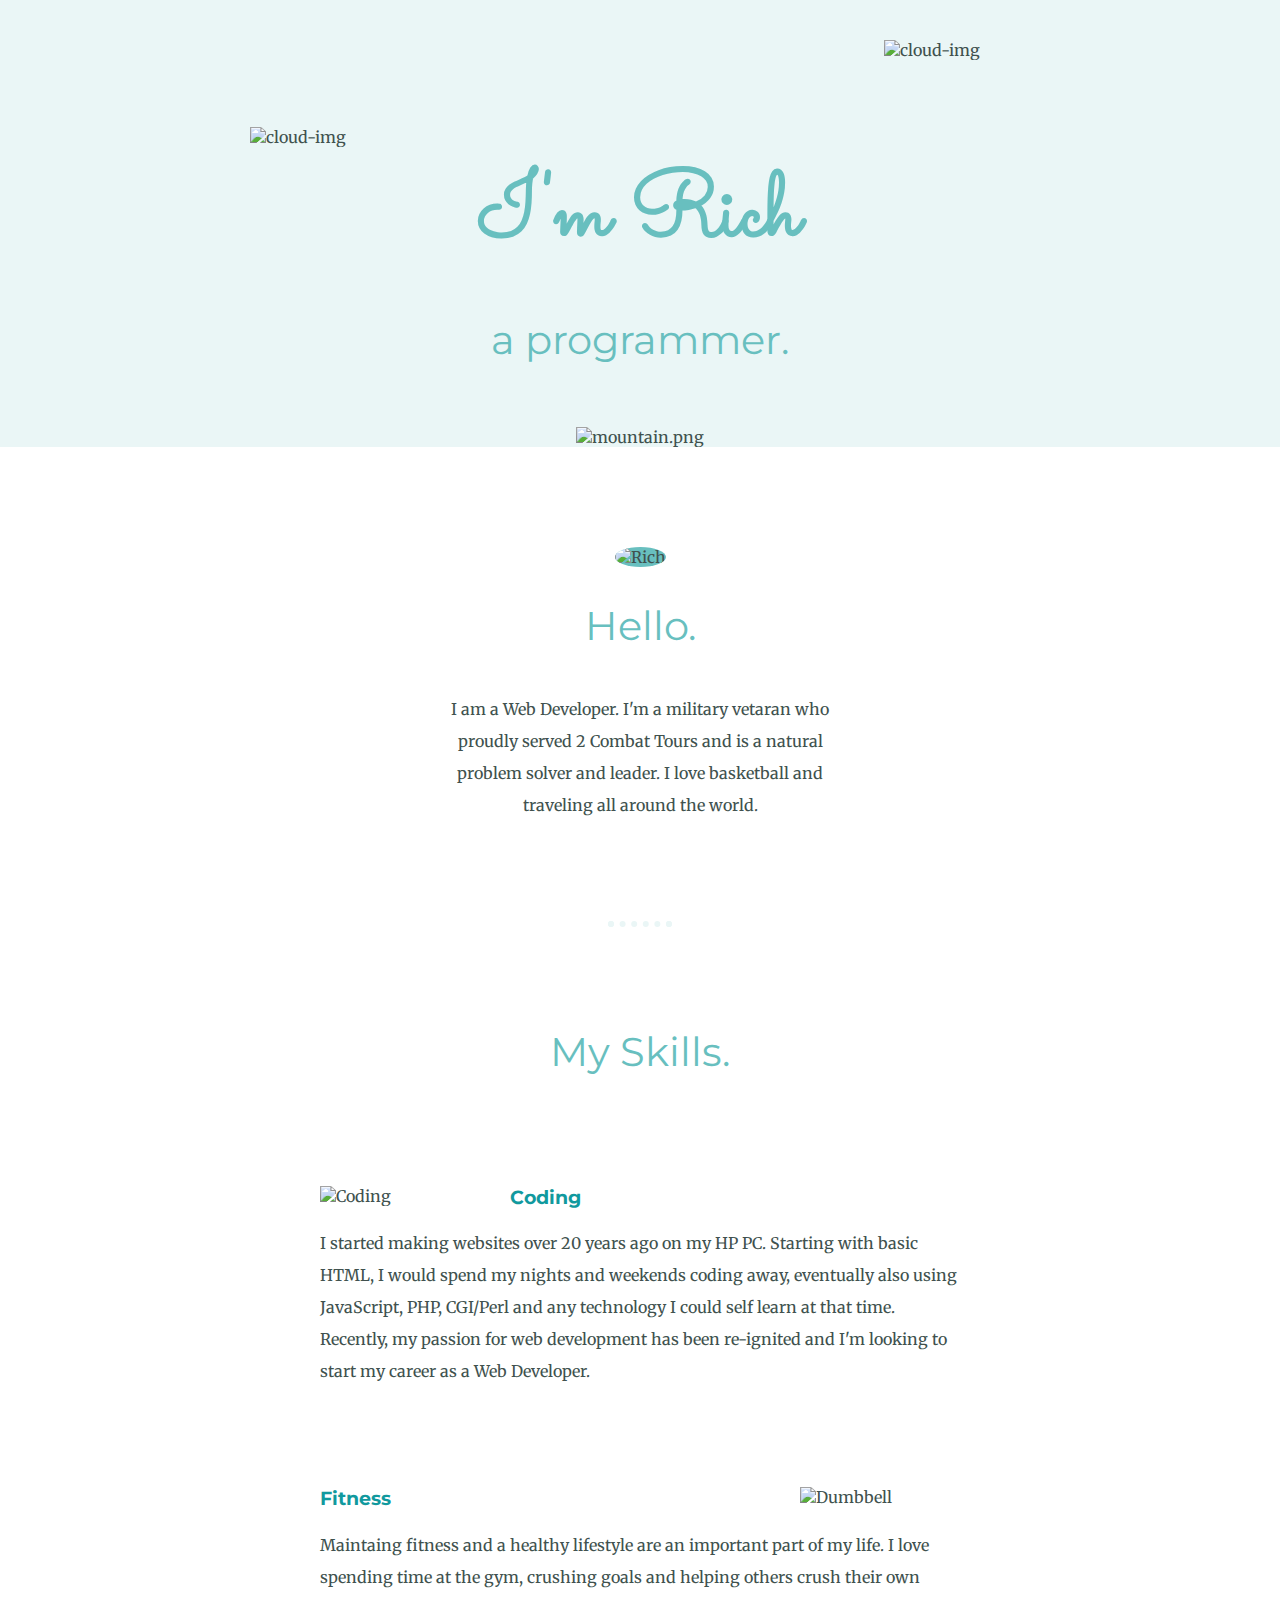
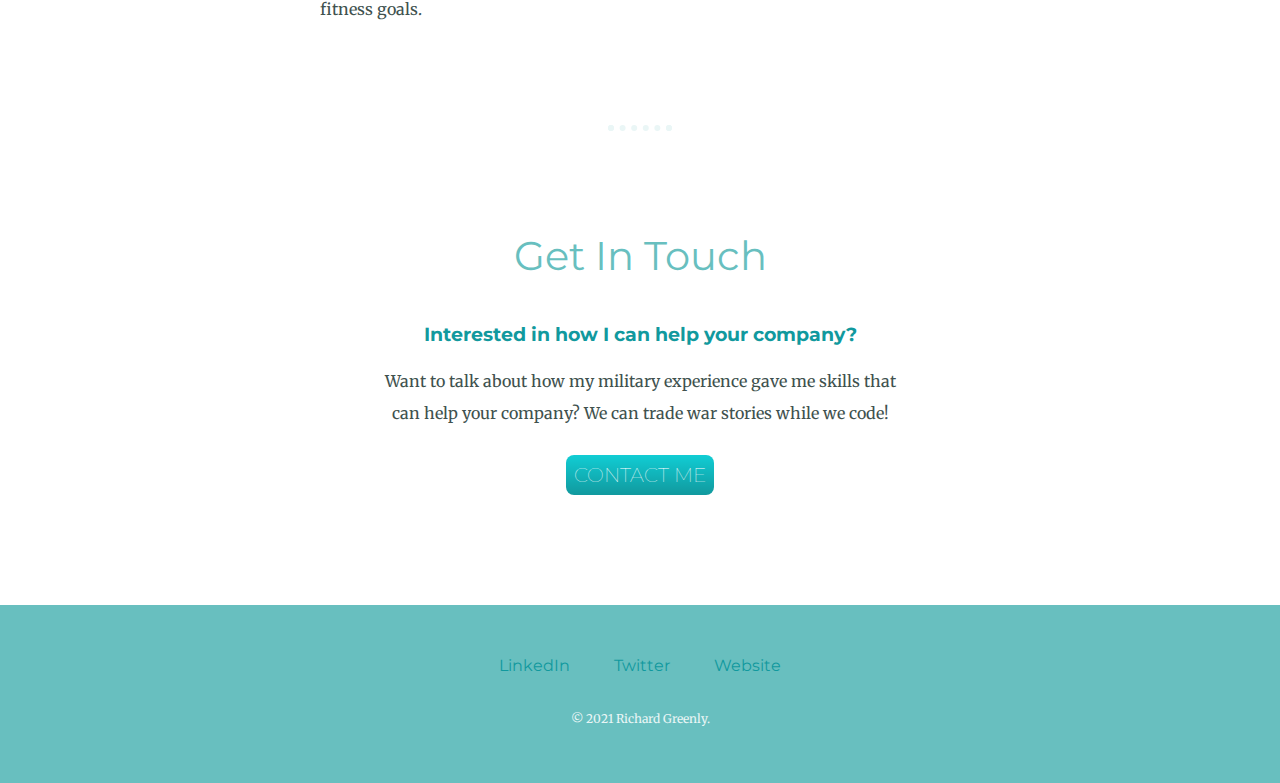
==== index.html @ 38ecaaa5 "Add files via upload" ====
<!DOCTYPE html>
<html lang="en" dir="ltr">

<head>
  <meta charset="utf-8">
  <title>My fancy resume website</title>
  <link rel="stylesheet" href="css/styles.css">
  <link rel="icon" href="favicon.ico">
  <link href="https://fonts.googleapis.com/css2?family=Merriweather&family=Montserrat&family=Sacramento&display=swap" rel="stylesheet">
</head>

<body>
  <div class="top-container">
    <img class="top-cloud" src="images/cloud.png" alt="cloud-img">
    <h1>I'm Rich</h1>
    <p><h2>a <span>pro</span>grammer.</h2></p>
    <img class="bottom-cloud" src="images/cloud.png" alt="cloud-img"><br>
    <img src="images/mountain.png" alt="mountain.png">
  </div>
      <div class="middle-container">
      <div class="profile">
        <img src="images/man.png" class="Rich" alt="Rich">
        <h2>Hello.</h2>
        <p class="intro">I am a Web Developer.  I'm a military vetaran who proudly served 2 Combat Tours and is a natural problem solver and leader. I love basketball and traveling all around the world. </p>
      </div>
      <hr>
      <div class="skills">
        <h2>My Skills.</h2>
        <div class="skill-row">
          <img class="coding" src="images/web-browser.png" alt="Coding">
          <h3>Coding</h3>
          <p>I started making websites over 20 years ago on my HP PC. Starting with basic HTML, I would spend my nights and weekends coding away, eventually also using JavaScript, PHP, CGI/Perl and any technology I could self learn at that time.  Recently, my passion for web development has been re-ignited and I'm looking to start my career as a Web Developer.</p>
        </div>
        <div class="skill-row">
          <img class="skill" src="images/dumbbell.png" alt="Dumbbell">
          <h3>Fitness</h3>
          <p>Maintaing fitness and a healthy lifestyle are an important part of my life. I love spending time at the gym, crushing goals and helping others crush their own fitness goals.</p>
        </div>
      </div>
      <hr>
      <div class="contact-me">
        <h2>Get In Touch</h2>
        <h3>Interested in how I can help your company?</h3>
        <p>Want to talk about how my military experience gave me skills that can help your company?  We can trade war stories while we code!</p>
        <a href="mailto:richardrgreenly@gmail.com" class=ButtonContact>CONTACT ME</a>
      </div>
    </div>


    <div class="bottom-container">
      <a href="https://www.linkedin.com/in/richard-greenly-06274a48/">LinkedIn</a>
      <a href="https://twitter.com/TheKaneMochi">Twitter</a>
      <a href="https://www.appbrewery.co/">Website</a>
      <p class="copyright">© 2021 Richard Greenly.</p>
    </div>


</body>

</html>
---- css/styles.css ----
/************************************TAG SELECTORS*********************/
body {
  color: #40514E;
  margin: 0;
  text-align: center;
  font-family: 'Merriweather', serif;
}

h1 {
  font-size: 5.625em;
  margin: 50px auto 0 auto;
  font-family: 'Sacramento', cursive;
  color: #68BFBF;
}

h2 {
  font-family: 'Montserrat', sans-serif;
  font-size: 2.5rem;
  font-weight: normal;
  color: #68BFBF;
  padding-bottom: 10px;
}

h3 {
  color: #11999E;
  font-family: 'Montserrat', sans-serif;
}

hr {
  border: dotted #EAF6F6 6px;
  border-bottom: none;
  width: 4%;
  margin: 100px auto;
}

p  {
  line-height: 2;
}

a {
  color: #11999E;
  font-family: 'Montserrat', sans-serif;
  margin: 10px 20px;
  text-decoration: none;
}

a:hover {
  color: #EAF6F6;
  text-decoration: none;
}

.top-container {
  background-color: #EAF6F6;
  position: relative;
  padding-top: 100px;
}

.middle-container {
  margin: 100px 0;
}

.bottom-container {
  background-color: #68BFBF;
  padding: 50px 0 20px;
}

.span {
  background-color: green;
}

.top-cloud {
  position: absolute;
  right: 300px;
  top: 40px;
}

.bottom-cloud {
  position: absolute;
  left: 250px;
  bottom: 300px;
}

.intro {
  width: 30%;
  margin: auto;
}

.Rich {
  width: 10%;
  border-radius: 50%;
  background-color: #68BFBF;
}

.skill-row {
  width: 50%;
  margin: 100px auto 100px auto;
  text-align: left;
}

.coding {
  width: 25%;
  float: left;
  padding-right: 30px;
}

.skill {
  width: 25%;
  float: right;
  padding-left: 30px;
}

.profile {
  color: #40514E;
}

.contact-me {
  width: 40%;
  margin: 40px auto 60px;
}

.copyright {
  color: #EAF6F6;
  font-size: 0.75rem;
  padding: 20px 0;
}

.ButtonContact {
   background: #11CDD4;
   background-image: -webkit-linear-gradient(top, #11CDD4, #11999E);
   background-image: -moz-linear-gradient(top, #11CDD4, #11999E);
   background-image: -ms-linear-gradient(top, #11CDD4, #11999E);
   background-image: -o-linear-gradient(top, #11CDD4, #11999E);
   background-image: -webkit-gradient(to bottom, #11CDD4, #11999E);
   -webkit-border-radius: 8px;
   -moz-border-radius: 8px;
   border-radius: 8px;
   color: #FFFFFF;
   font-family: 'Montserrat', sans-serif;
   font-size: 20px;
   font-weight: 100;
   padding: 8px;
   border: solid #337FED 0;
   text-decoration: none;
   display: inline-block;
   cursor: pointer;
   text-align: center;
}

.ButtonContact:hover {
   border: solid #2BC4AD 1px;
   background: #30E3CB;
   background-image: -webkit-linear-gradient(top, #30E3CB, #3D94F6);
   background-image: -moz-linear-gradient(top, #30E3CB, #3D94F6);
   background-image: -ms-linear-gradient(top, #30E3CB, #3D94F6);
   background-image: -o-linear-gradient(top, #30E3CB, #3D94F6);
   background-image: -webkit-gradient(to bottom, #30E3CB, #3D94F6);
   text-decoration: none;
}

/**************************CLASS SELECTORS*********************/
/**************************ID SELECTORS*********************/
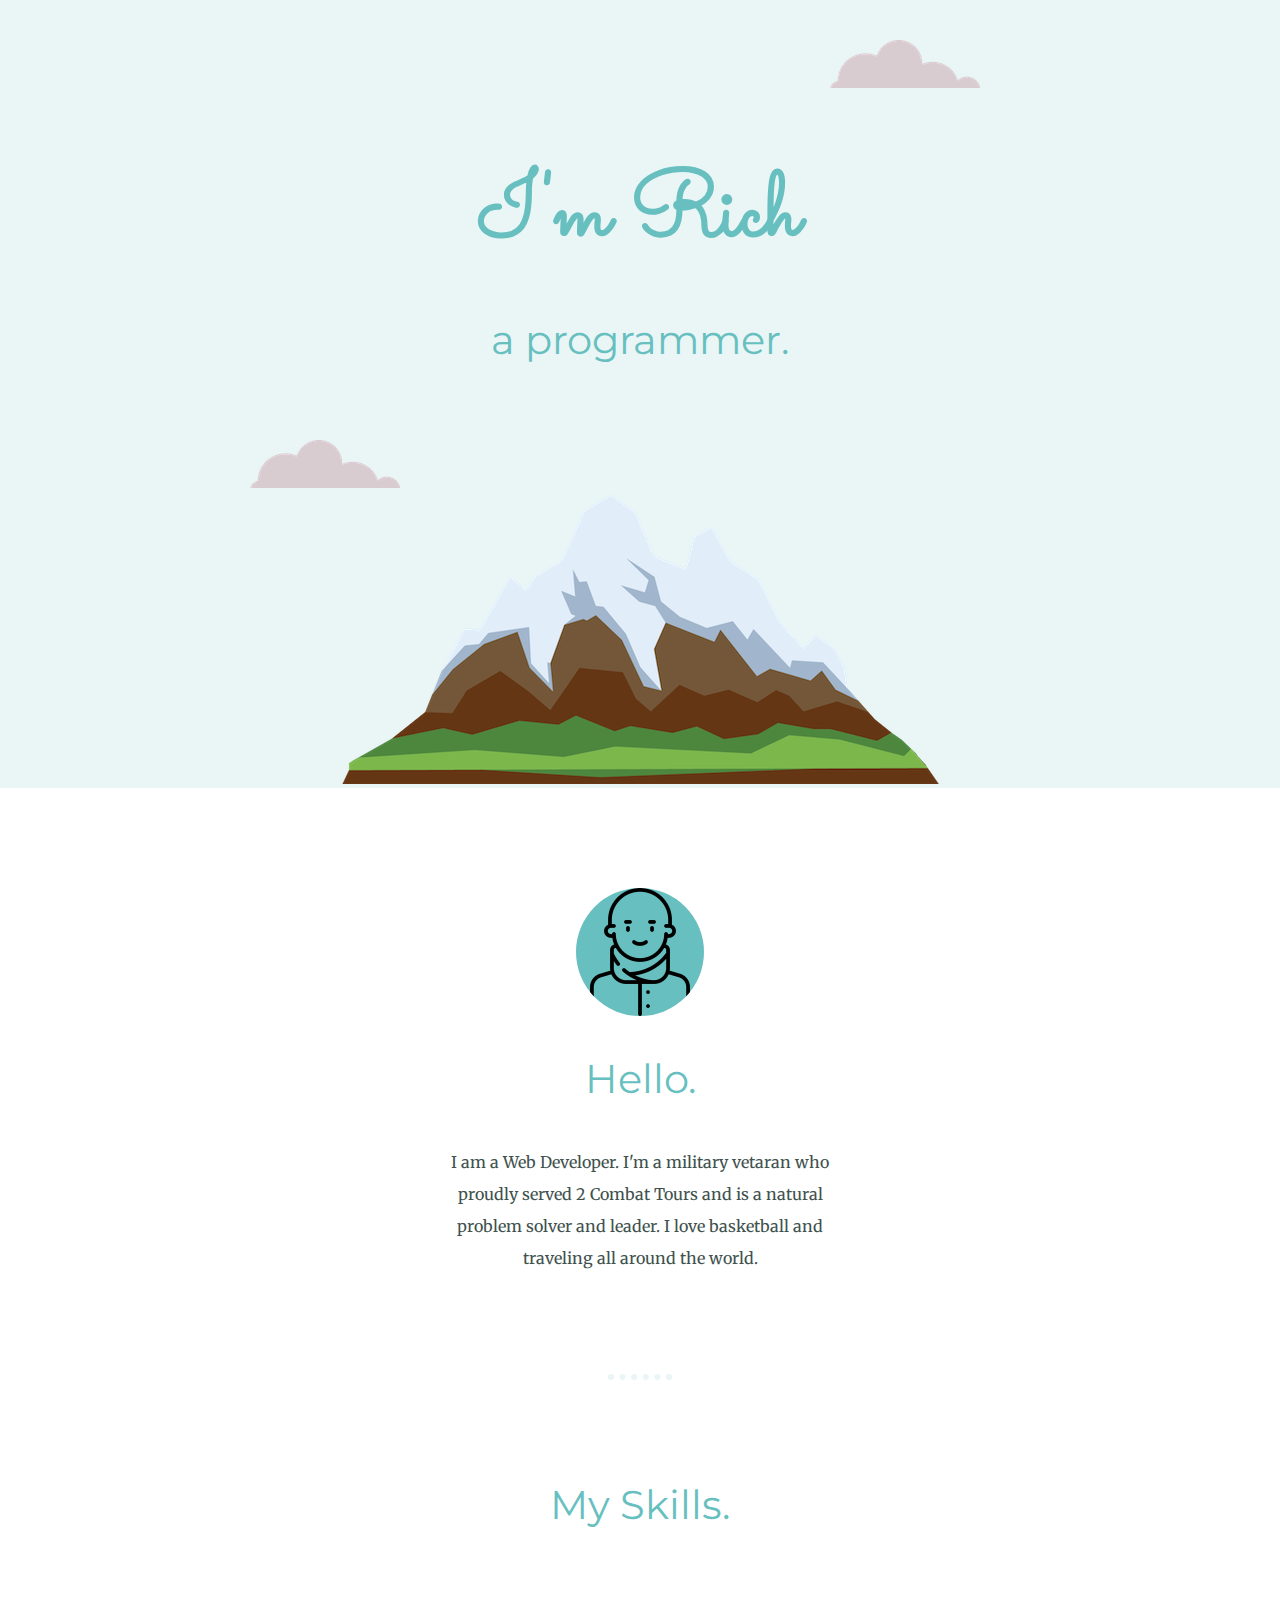
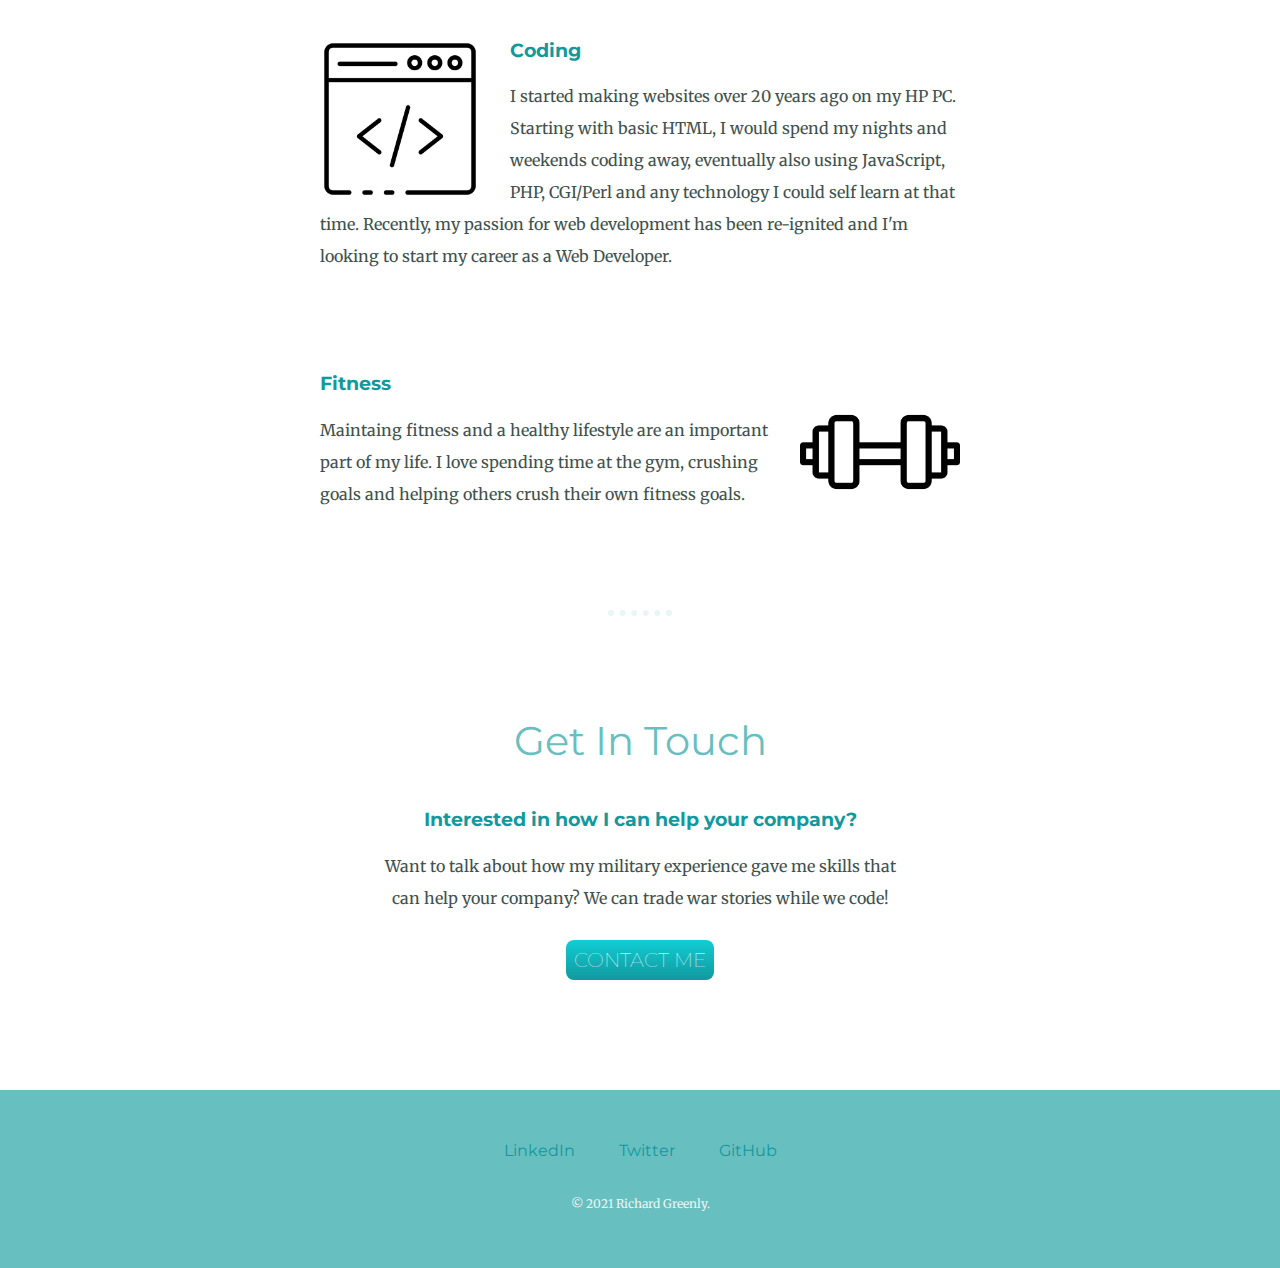
==== commit ce95a751: "Add files via upload" ====
--- a/index.html
+++ b/index.html
@@ -50,7 +50,7 @@
     <div class="bottom-container">
       <a href="https://www.linkedin.com/in/richard-greenly-06274a48/">LinkedIn</a>
       <a href="https://twitter.com/TheKaneMochi">Twitter</a>
-      <a href="https://www.appbrewery.co/">Website</a>
+      <a href="https://thekanemochi.github.io/Resume/">GitHub</a>
       <p class="copyright">© 2021 Richard Greenly.</p>
     </div>
 
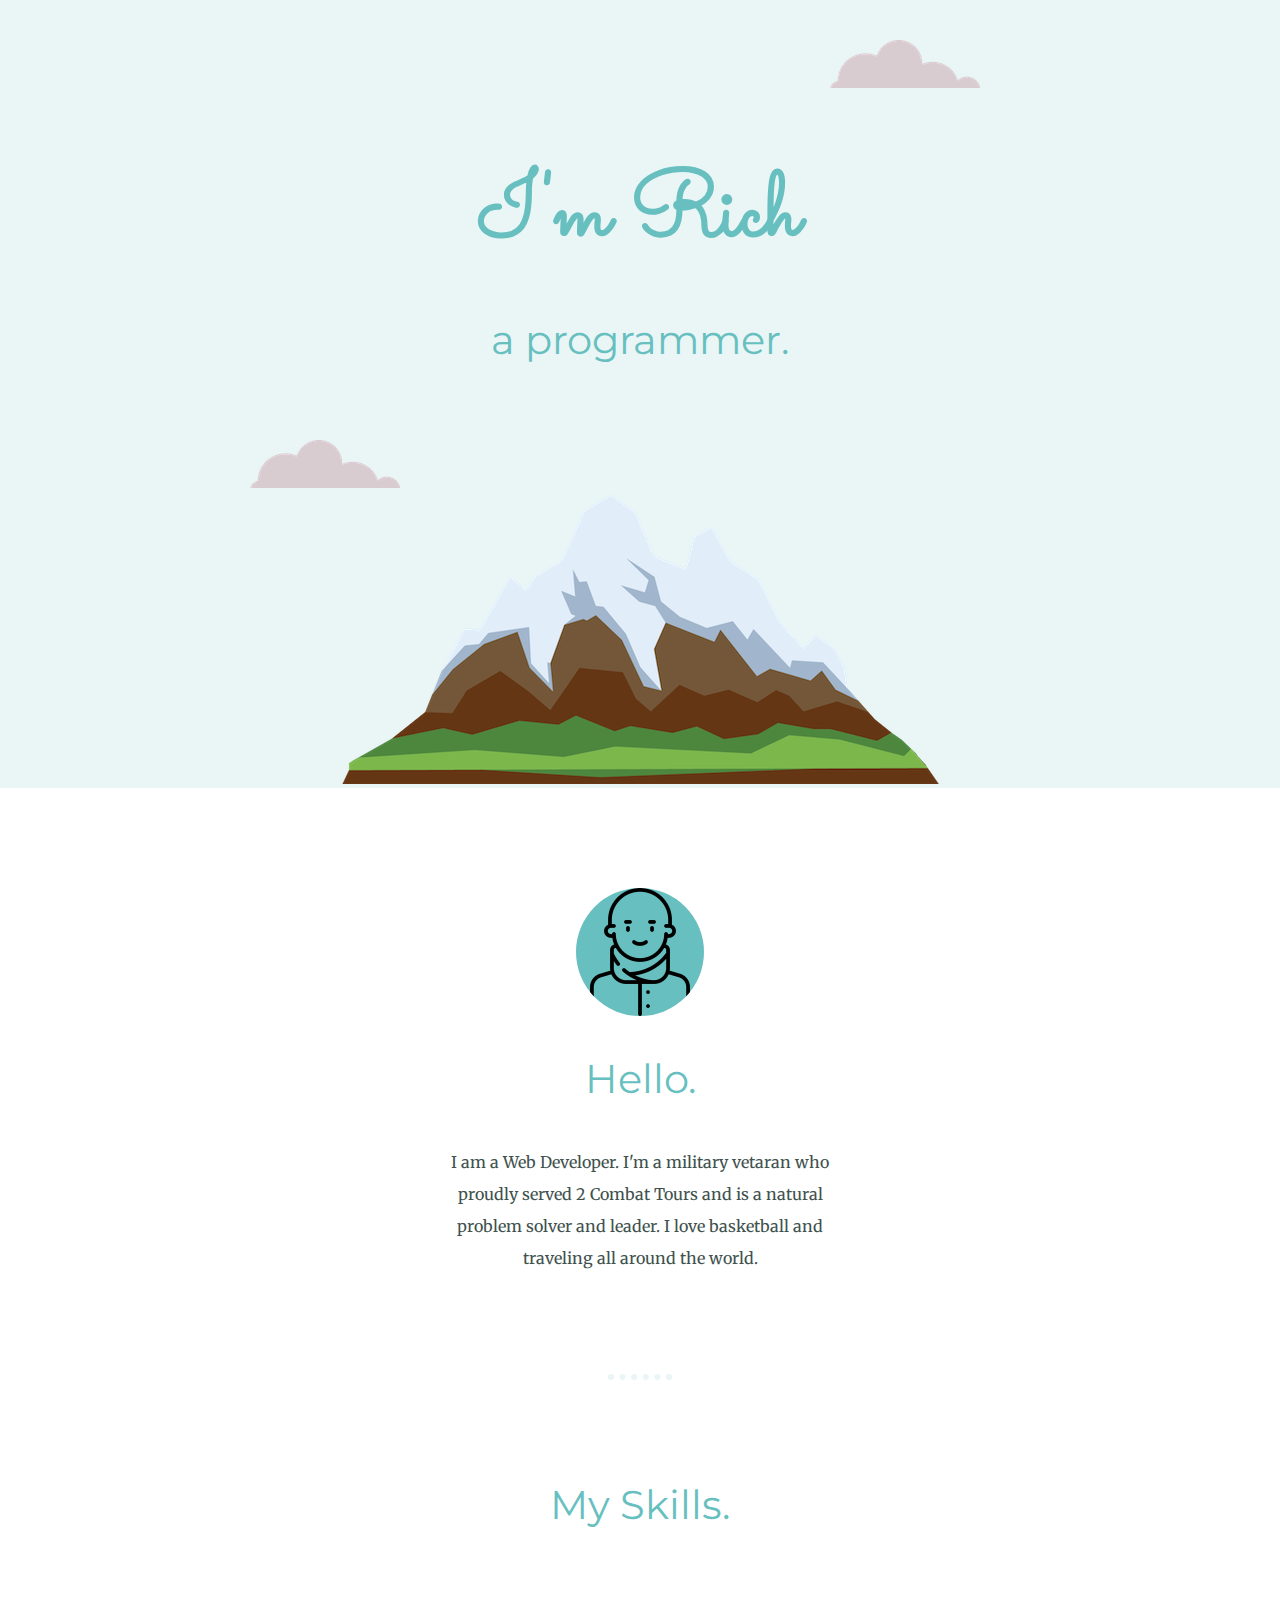
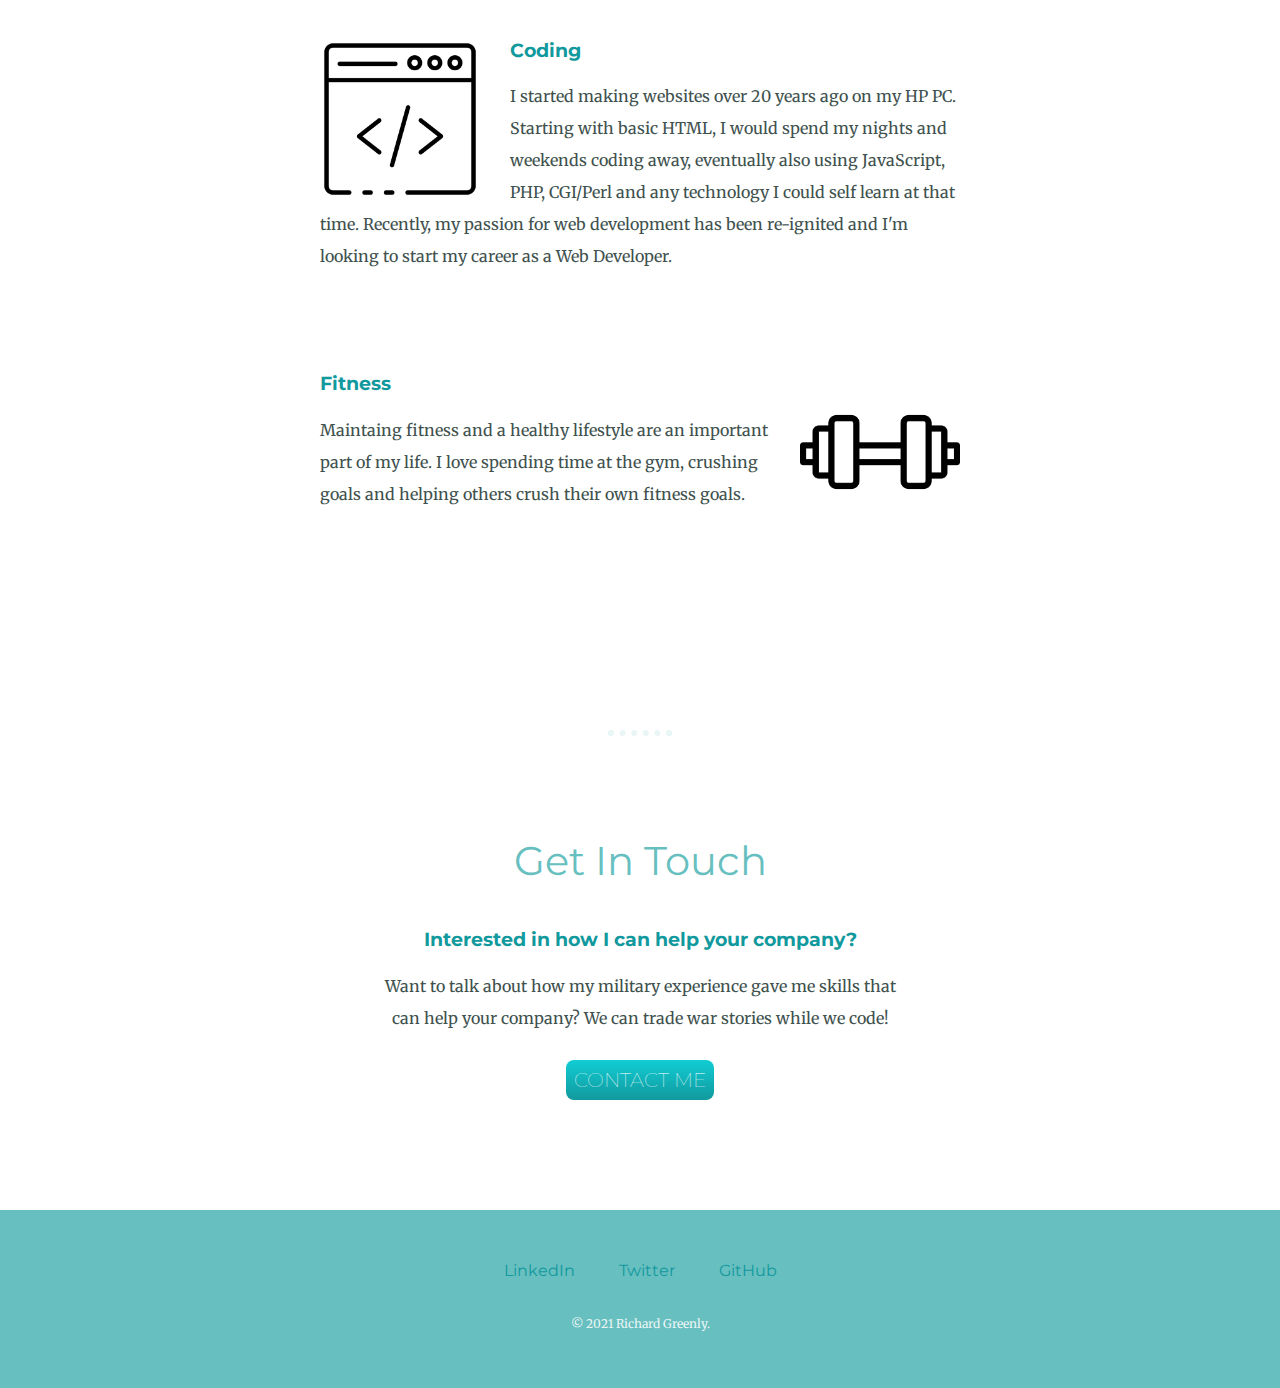
==== commit 1fdf1d57: "Add files via upload" ====
--- a/index.html
+++ b/index.html
@@ -37,6 +37,7 @@
           <p>Maintaing fitness and a healthy lifestyle are an important part of my life. I love spending time at the gym, crushing goals and helping others crush their own fitness goals.</p>
         </div>
       </div>
+      <br>
       <hr>
       <div class="contact-me">
         <h2>Get In Touch</h2>
